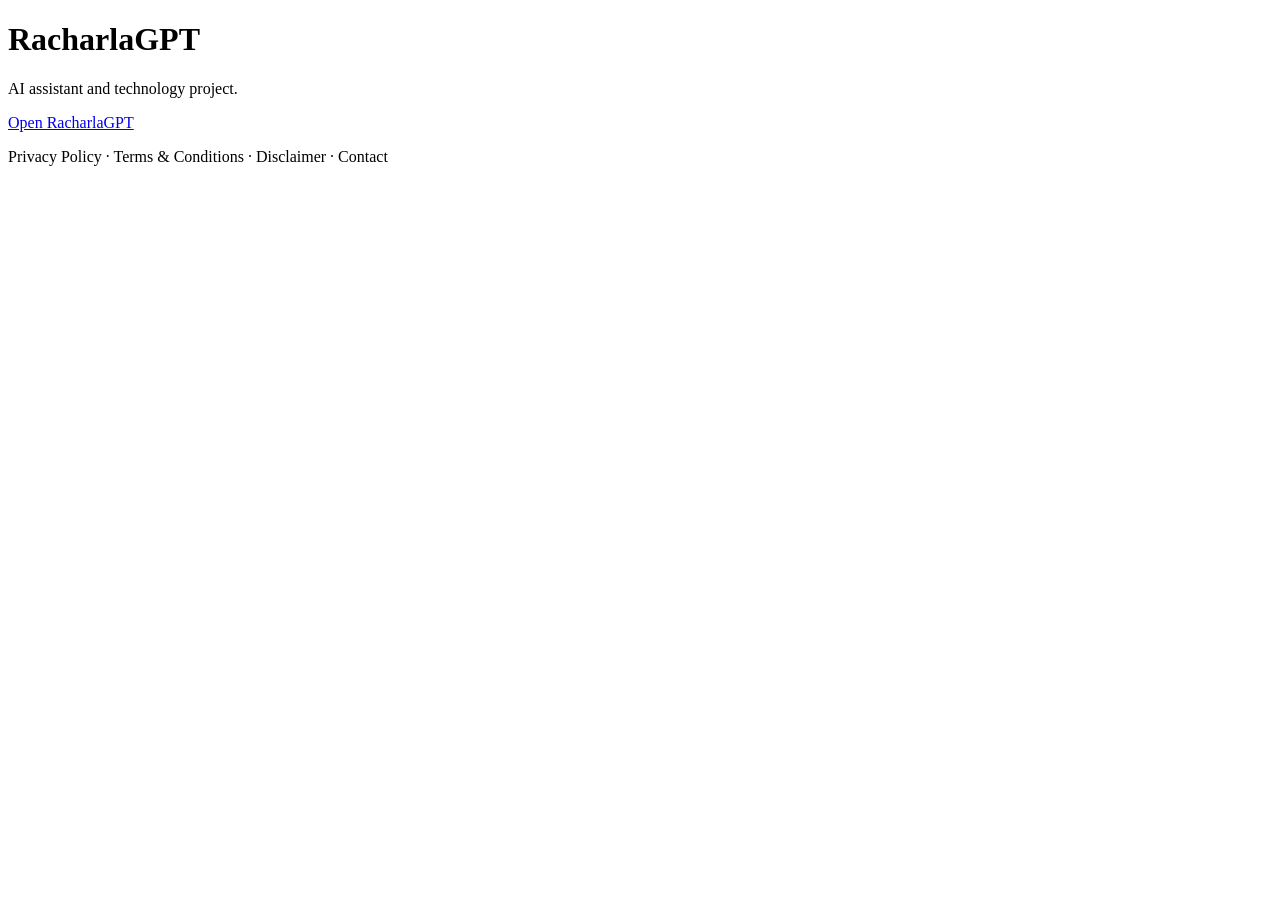
==== index.html @ d854ba84 "Add files via upload" ====
<!doctype html>
<html lang="en">
<head>
  <meta charset="utf-8">
  <meta name="viewport" content="width=device-width, initial-scale=1">
  <!-- REPLACE THIS CONTENT WITH THE EXACT ca-pub ID FROM YOUR ADSENSE ACCOUNT -->
  <meta name="google-adsense-account" content="ca-pub-1188239058737040">
  <script async
    src="https://pagead2.googlesyndication.com/pagead/js/adsbygoogle.js?client=ca-pub-1188239058737040"
    crossorigin="anonymous"></script>
  <title>RacharlaGPT</title>
  <meta name="description" content="RacharlaGPT — AI assistant.">
</head>
<body>
  <main>
    <h1>RacharlaGPT</h1>
    <p>AI assistant and technology project.</p>
    <p><a href="https://racharlagpt.streamlit.app/">Open RacharlaGPT</a></p>
    <p>Privacy Policy · Terms &amp; Conditions · Disclaimer · Contact</p>
  </main>
</body>
</html>
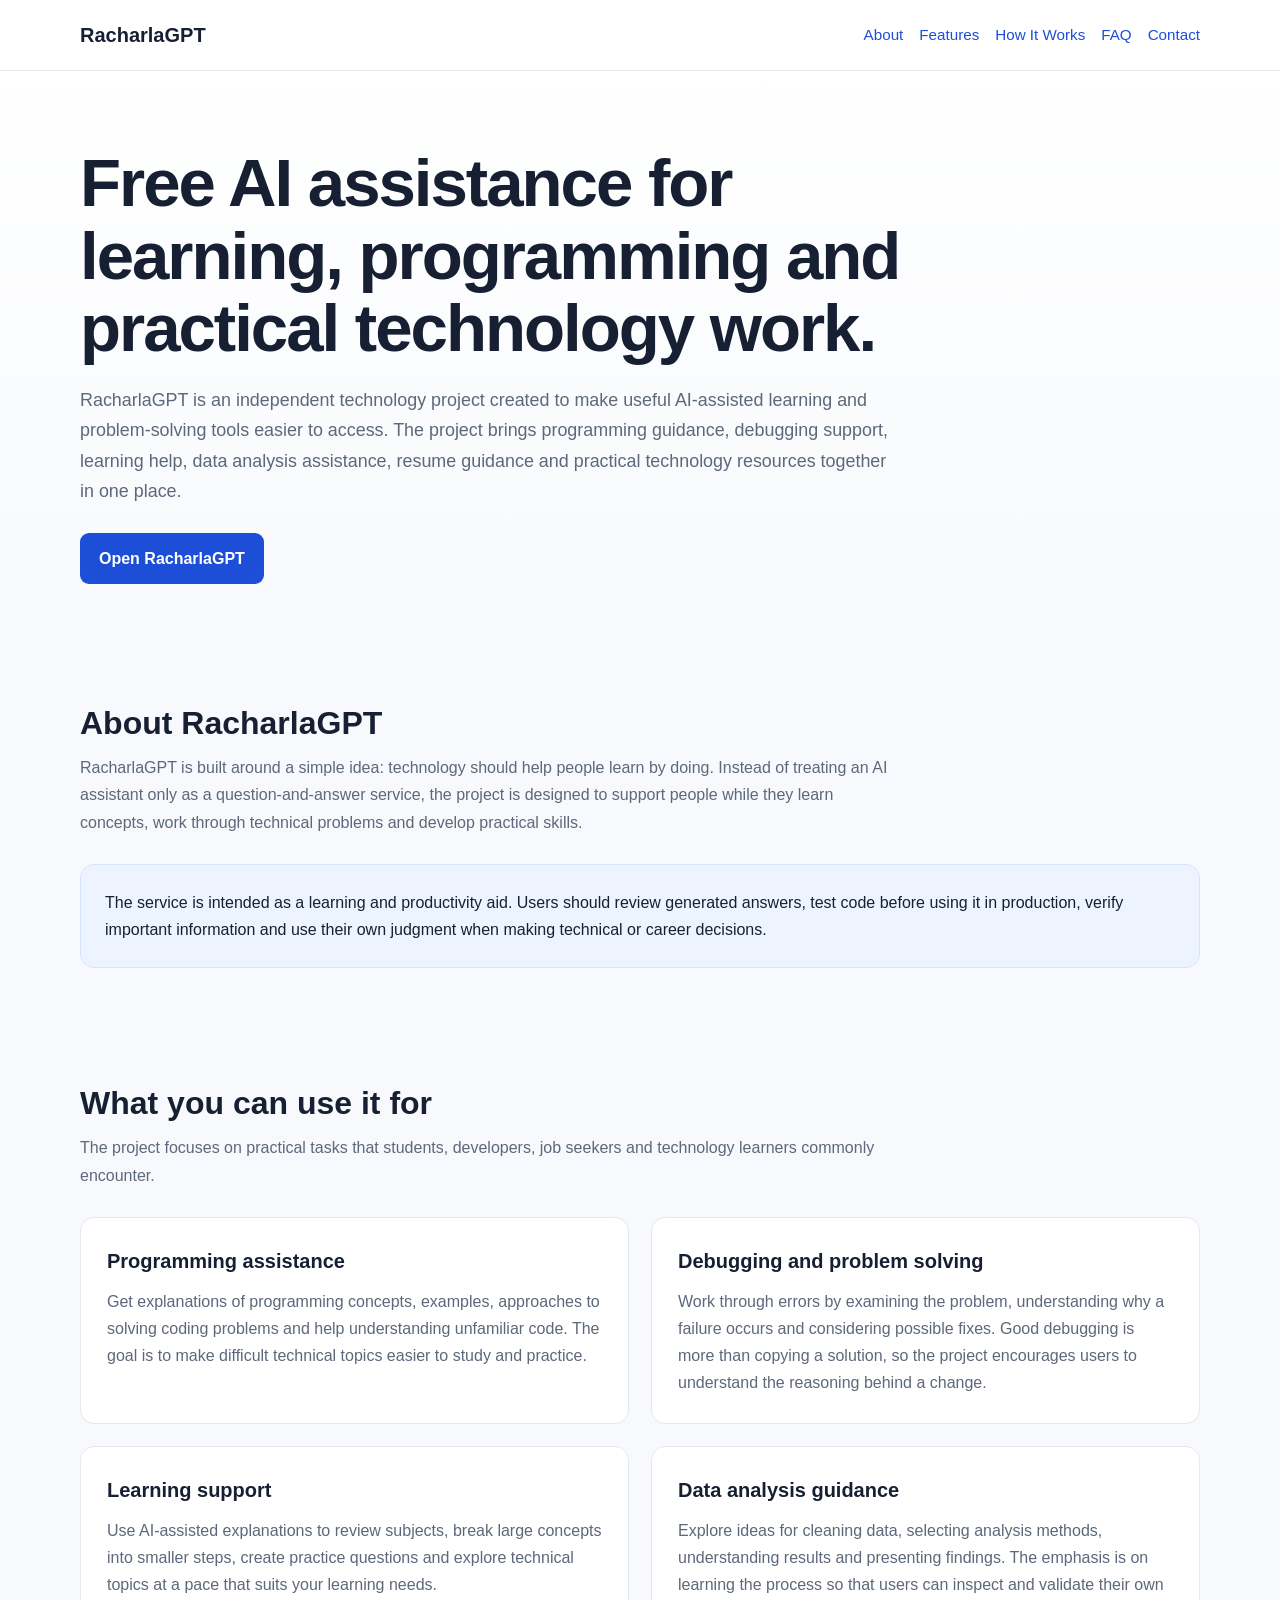
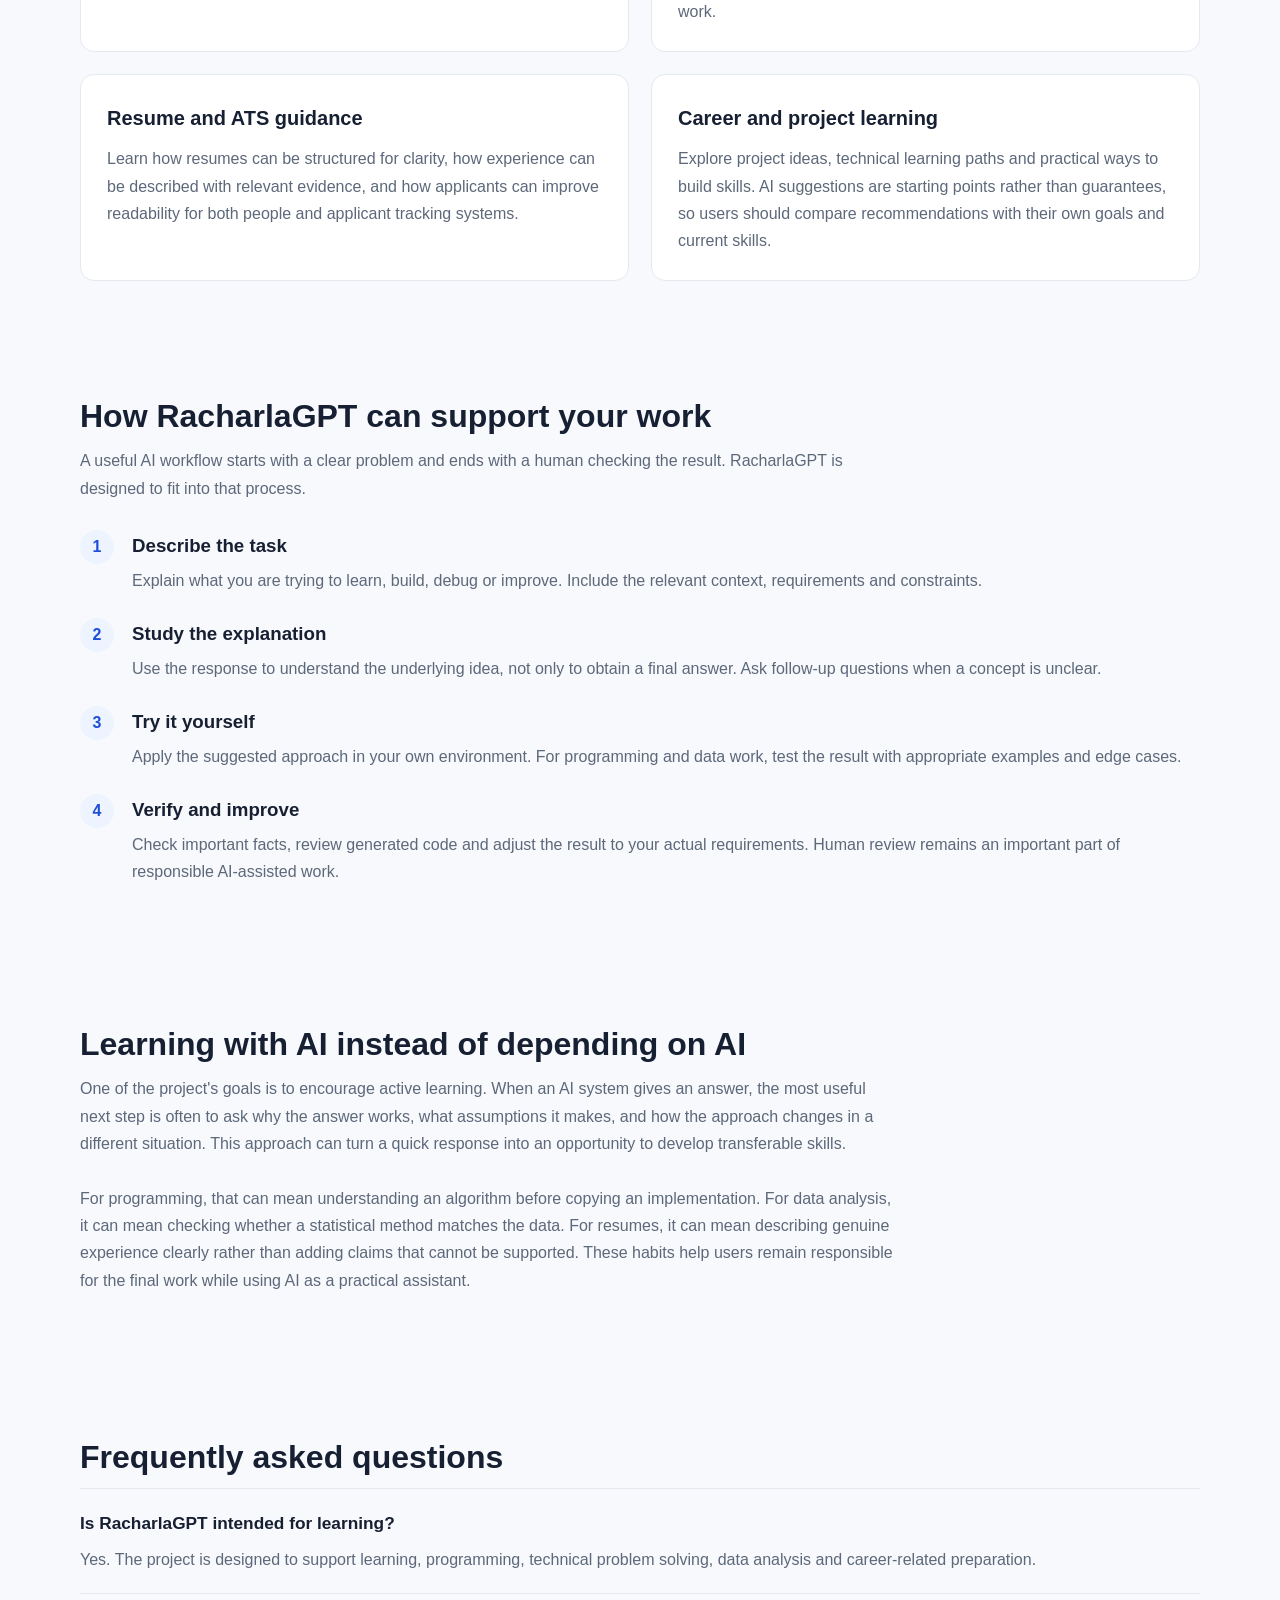
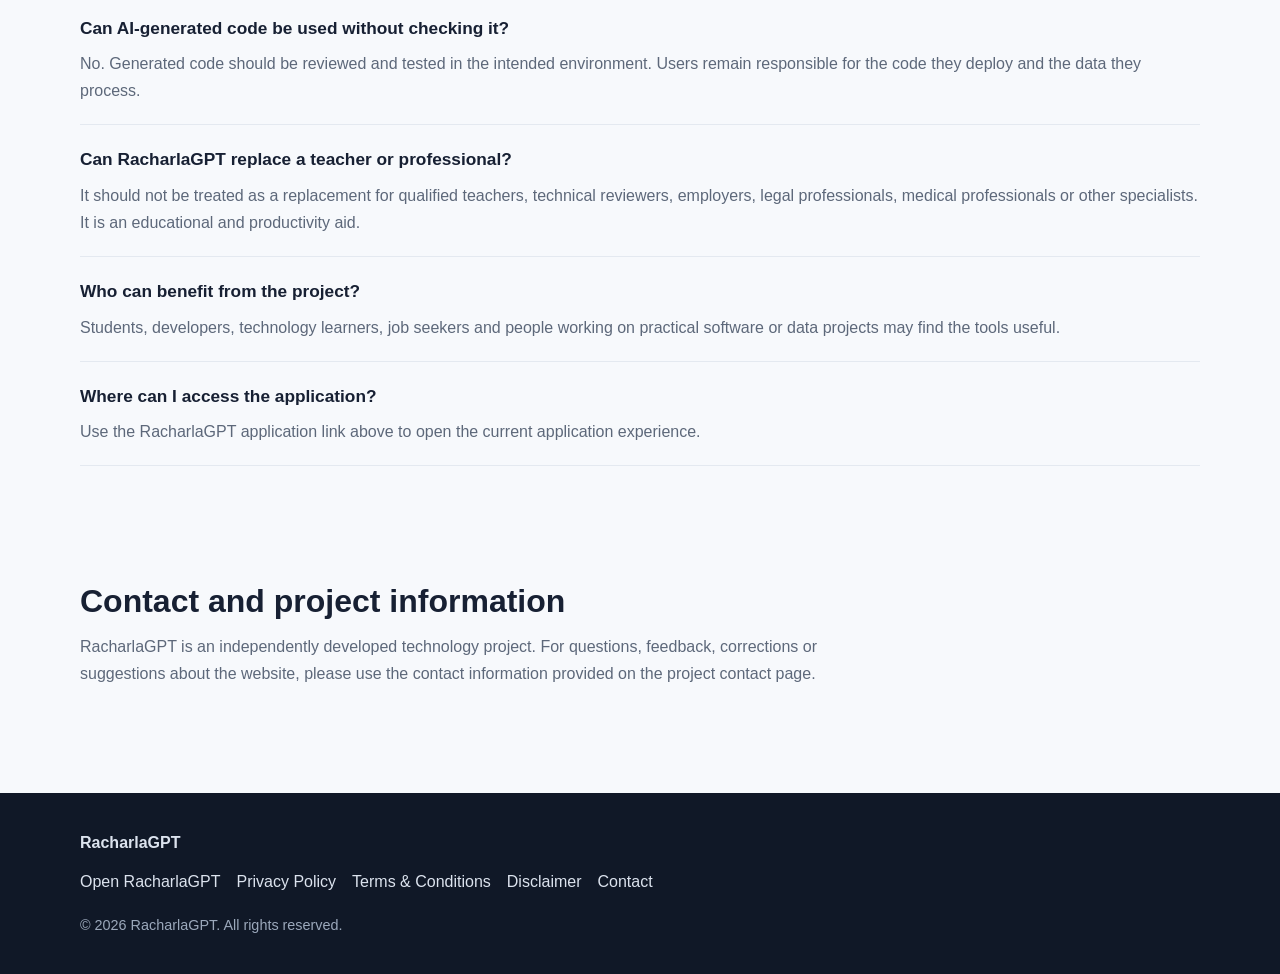
==== commit 3e3834a8: "Rename index (1).html to index.html" ====
--- a/index.html
+++ b/index.html
@@ -1,22 +1,103 @@
-<!doctype html>
+<!DOCTYPE html>
 <html lang="en">
 <head>
-  <meta charset="utf-8">
-  <meta name="viewport" content="width=device-width, initial-scale=1">
-  <!-- REPLACE THIS CONTENT WITH THE EXACT ca-pub ID FROM YOUR ADSENSE ACCOUNT -->
-  <meta name="google-adsense-account" content="ca-pub-1188239058737040">
-  <script async
-    src="https://pagead2.googlesyndication.com/pagead/js/adsbygoogle.js?client=ca-pub-1188239058737040"
-    crossorigin="anonymous"></script>
-  <title>RacharlaGPT</title>
-  <meta name="description" content="RacharlaGPT — AI assistant.">
+<meta charset="UTF-8">
+<meta name="viewport" content="width=device-width, initial-scale=1.0">
+<title>RacharlaGPT — Free AI Learning, Programming & Career Assistance</title>
+<meta name="description" content="RacharlaGPT is an independent technology project offering free AI-assisted programming help, debugging guidance, learning support, data analysis assistance, ATS resume guidance, and practical career learning resources.">
+<meta name="robots" content="index, follow">
+<meta name="google-adsense-account" content="ca-pub-1188239058737040">
+<script async src="https://pagead2.googlesyndication.com/pagead/js/adsbygoogle.js?client=ca-pub-1188239058737040" crossorigin="anonymous"></script>
+<style>
+:root{--bg:#f7f9fc;--surface:#fff;--text:#172033;--muted:#5d687a;--border:#e4e9f0;--primary:#1d4ed8;--primary-dark:#173ea6;--soft:#eef4ff;--max:1120px}
+*{box-sizing:border-box}html{scroll-behavior:smooth}body{margin:0;font-family:Arial,Helvetica,sans-serif;line-height:1.7;color:var(--text);background:var(--bg)}
+a{color:var(--primary);text-decoration:none}a:hover{text-decoration:underline}.container{width:min(100% - 32px,var(--max));margin:0 auto}
+header{background:var(--surface);border-bottom:1px solid var(--border);position:sticky;top:0;z-index:10}.nav{min-height:70px;display:flex;align-items:center;justify-content:space-between;gap:24px}
+.brand{font-size:1.25rem;font-weight:800;color:var(--text);white-space:nowrap}nav{display:flex;flex-wrap:wrap;justify-content:flex-end;gap:16px;font-size:.95rem}
+.hero{padding:76px 0 62px;background:linear-gradient(180deg,#fff 0%,#f7f9fc 100%)}.hero h1{max-width:820px;margin:0 0 20px;font-size:clamp(2.2rem,6vw,4.2rem);line-height:1.08;letter-spacing:-.03em}
+.hero p{max-width:820px;margin:0 0 26px;color:var(--muted);font-size:1.12rem}.button{display:inline-block;padding:12px 19px;border-radius:9px;background:var(--primary);color:#fff;font-weight:700}.button:hover{background:var(--primary-dark);text-decoration:none}
+main section{padding:58px 0}.section-title{margin:0 0 12px;font-size:2rem;line-height:1.2}.section-intro{max-width:820px;margin:0 0 28px;color:var(--muted)}
+.grid{display:grid;grid-template-columns:repeat(2,minmax(0,1fr));gap:22px}.card{background:var(--surface);border:1px solid var(--border);border-radius:14px;padding:26px}.card h3{margin:0 0 10px;font-size:1.25rem}.card p{margin:0;color:var(--muted)}
+.steps{counter-reset:step}.step{position:relative;padding-left:52px;margin:0 0 24px}.step:before{counter-increment:step;content:counter(step);position:absolute;left:0;top:0;width:34px;height:34px;display:grid;place-items:center;border-radius:50%;background:var(--soft);color:var(--primary);font-weight:800}.step h3{margin:0 0 5px}.step p{margin:0;color:var(--muted)}
+.note{background:var(--soft);border:1px solid #d7e4ff;border-radius:14px;padding:24px}.note p{margin:0}.faq{border-top:1px solid var(--border);padding:20px 0}.faq:last-child{border-bottom:1px solid var(--border)}.faq h3{margin:0 0 7px;font-size:1.08rem}.faq p{margin:0;color:var(--muted)}
+footer{margin-top:20px;padding:36px 0;background:#101827;color:#dce3ee}footer a{color:#dce3ee}.footer-links{display:flex;flex-wrap:wrap;gap:16px;margin-top:12px}.copyright{color:#9ba8bb;font-size:.9rem;margin-top:18px}
+@media(max-width:760px){.nav{align-items:flex-start;flex-direction:column;padding:15px 0}nav{justify-content:flex-start}.hero{padding-top:52px}.grid{grid-template-columns:1fr}}
+</style>
 </head>
 <body>
-  <main>
-    <h1>RacharlaGPT</h1>
-    <p>AI assistant and technology project.</p>
-    <p><a href="https://racharlagpt.streamlit.app/">Open RacharlaGPT</a></p>
-    <p>Privacy Policy · Terms &amp; Conditions · Disclaimer · Contact</p>
-  </main>
+<header><div class="container nav">
+<a class="brand" href="/">RacharlaGPT</a>
+<nav aria-label="Primary navigation">
+<a href="#about">About</a><a href="#features">Features</a><a href="#how-it-works">How It Works</a><a href="#faq">FAQ</a><a href="#contact">Contact</a>
+</nav>
+</div></header>
+
+<main>
+<section class="hero"><div class="container">
+<h1>Free AI assistance for learning, programming and practical technology work.</h1>
+<p>RacharlaGPT is an independent technology project created to make useful AI-assisted learning and problem-solving tools easier to access. The project brings programming guidance, debugging support, learning help, data analysis assistance, resume guidance and practical technology resources together in one place.</p>
+<a class="button" href="https://spin.racharlagpt.in/" rel="noopener">Open RacharlaGPT</a>
+</div></section>
+
+<section id="about"><div class="container">
+<h2 class="section-title">About RacharlaGPT</h2>
+<p class="section-intro">RacharlaGPT is built around a simple idea: technology should help people learn by doing. Instead of treating an AI assistant only as a question-and-answer service, the project is designed to support people while they learn concepts, work through technical problems and develop practical skills.</p>
+<div class="note"><p>The service is intended as a learning and productivity aid. Users should review generated answers, test code before using it in production, verify important information and use their own judgment when making technical or career decisions.</p></div>
+</div></section>
+
+<section id="features"><div class="container">
+<h2 class="section-title">What you can use it for</h2>
+<p class="section-intro">The project focuses on practical tasks that students, developers, job seekers and technology learners commonly encounter.</p>
+<div class="grid">
+<article class="card"><h3>Programming assistance</h3><p>Get explanations of programming concepts, examples, approaches to solving coding problems and help understanding unfamiliar code. The goal is to make difficult technical topics easier to study and practice.</p></article>
+<article class="card"><h3>Debugging and problem solving</h3><p>Work through errors by examining the problem, understanding why a failure occurs and considering possible fixes. Good debugging is more than copying a solution, so the project encourages users to understand the reasoning behind a change.</p></article>
+<article class="card"><h3>Learning support</h3><p>Use AI-assisted explanations to review subjects, break large concepts into smaller steps, create practice questions and explore technical topics at a pace that suits your learning needs.</p></article>
+<article class="card"><h3>Data analysis guidance</h3><p>Explore ideas for cleaning data, selecting analysis methods, understanding results and presenting findings. The emphasis is on learning the process so that users can inspect and validate their own work.</p></article>
+<article class="card"><h3>Resume and ATS guidance</h3><p>Learn how resumes can be structured for clarity, how experience can be described with relevant evidence, and how applicants can improve readability for both people and applicant tracking systems.</p></article>
+<article class="card"><h3>Career and project learning</h3><p>Explore project ideas, technical learning paths and practical ways to build skills. AI suggestions are starting points rather than guarantees, so users should compare recommendations with their own goals and current skills.</p></article>
+</div></div></section>
+
+<section id="how-it-works"><div class="container">
+<h2 class="section-title">How RacharlaGPT can support your work</h2>
+<p class="section-intro">A useful AI workflow starts with a clear problem and ends with a human checking the result. RacharlaGPT is designed to fit into that process.</p>
+<div class="steps">
+<div class="step"><h3>Describe the task</h3><p>Explain what you are trying to learn, build, debug or improve. Include the relevant context, requirements and constraints.</p></div>
+<div class="step"><h3>Study the explanation</h3><p>Use the response to understand the underlying idea, not only to obtain a final answer. Ask follow-up questions when a concept is unclear.</p></div>
+<div class="step"><h3>Try it yourself</h3><p>Apply the suggested approach in your own environment. For programming and data work, test the result with appropriate examples and edge cases.</p></div>
+<div class="step"><h3>Verify and improve</h3><p>Check important facts, review generated code and adjust the result to your actual requirements. Human review remains an important part of responsible AI-assisted work.</p></div>
+</div></div></section>
+
+<section><div class="container">
+<h2 class="section-title">Learning with AI instead of depending on AI</h2>
+<p class="section-intro">One of the project's goals is to encourage active learning. When an AI system gives an answer, the most useful next step is often to ask why the answer works, what assumptions it makes, and how the approach changes in a different situation. This approach can turn a quick response into an opportunity to develop transferable skills.</p>
+<p class="section-intro">For programming, that can mean understanding an algorithm before copying an implementation. For data analysis, it can mean checking whether a statistical method matches the data. For resumes, it can mean describing genuine experience clearly rather than adding claims that cannot be supported. These habits help users remain responsible for the final work while using AI as a practical assistant.</p>
+</div></section>
+
+<section id="faq"><div class="container">
+<h2 class="section-title">Frequently asked questions</h2>
+<div class="faq"><h3>Is RacharlaGPT intended for learning?</h3><p>Yes. The project is designed to support learning, programming, technical problem solving, data analysis and career-related preparation.</p></div>
+<div class="faq"><h3>Can AI-generated code be used without checking it?</h3><p>No. Generated code should be reviewed and tested in the intended environment. Users remain responsible for the code they deploy and the data they process.</p></div>
+<div class="faq"><h3>Can RacharlaGPT replace a teacher or professional?</h3><p>It should not be treated as a replacement for qualified teachers, technical reviewers, employers, legal professionals, medical professionals or other specialists. It is an educational and productivity aid.</p></div>
+<div class="faq"><h3>Who can benefit from the project?</h3><p>Students, developers, technology learners, job seekers and people working on practical software or data projects may find the tools useful.</p></div>
+<div class="faq"><h3>Where can I access the application?</h3><p>Use the RacharlaGPT application link above to open the current application experience.</p></div>
+</div></section>
+
+<section id="contact"><div class="container">
+<h2 class="section-title">Contact and project information</h2>
+<p class="section-intro">RacharlaGPT is an independently developed technology project. For questions, feedback, corrections or suggestions about the website, please use the contact information provided on the project contact page.</p>
+</div></section>
+</main>
+
+<footer><div class="container">
+<strong>RacharlaGPT</strong>
+<div class="footer-links">
+<a href="https://spin.racharlagpt.in/" rel="noopener">Open RacharlaGPT</a>
+<a href="/privacy.html">Privacy Policy</a>
+<a href="/terms.html">Terms &amp; Conditions</a>
+<a href="/disclaimer.html">Disclaimer</a>
+<a href="/contact.html">Contact</a>
+</div>
+<div class="copyright">© 2026 RacharlaGPT. All rights reserved.</div>
+</div></footer>
 </body>
 </html>
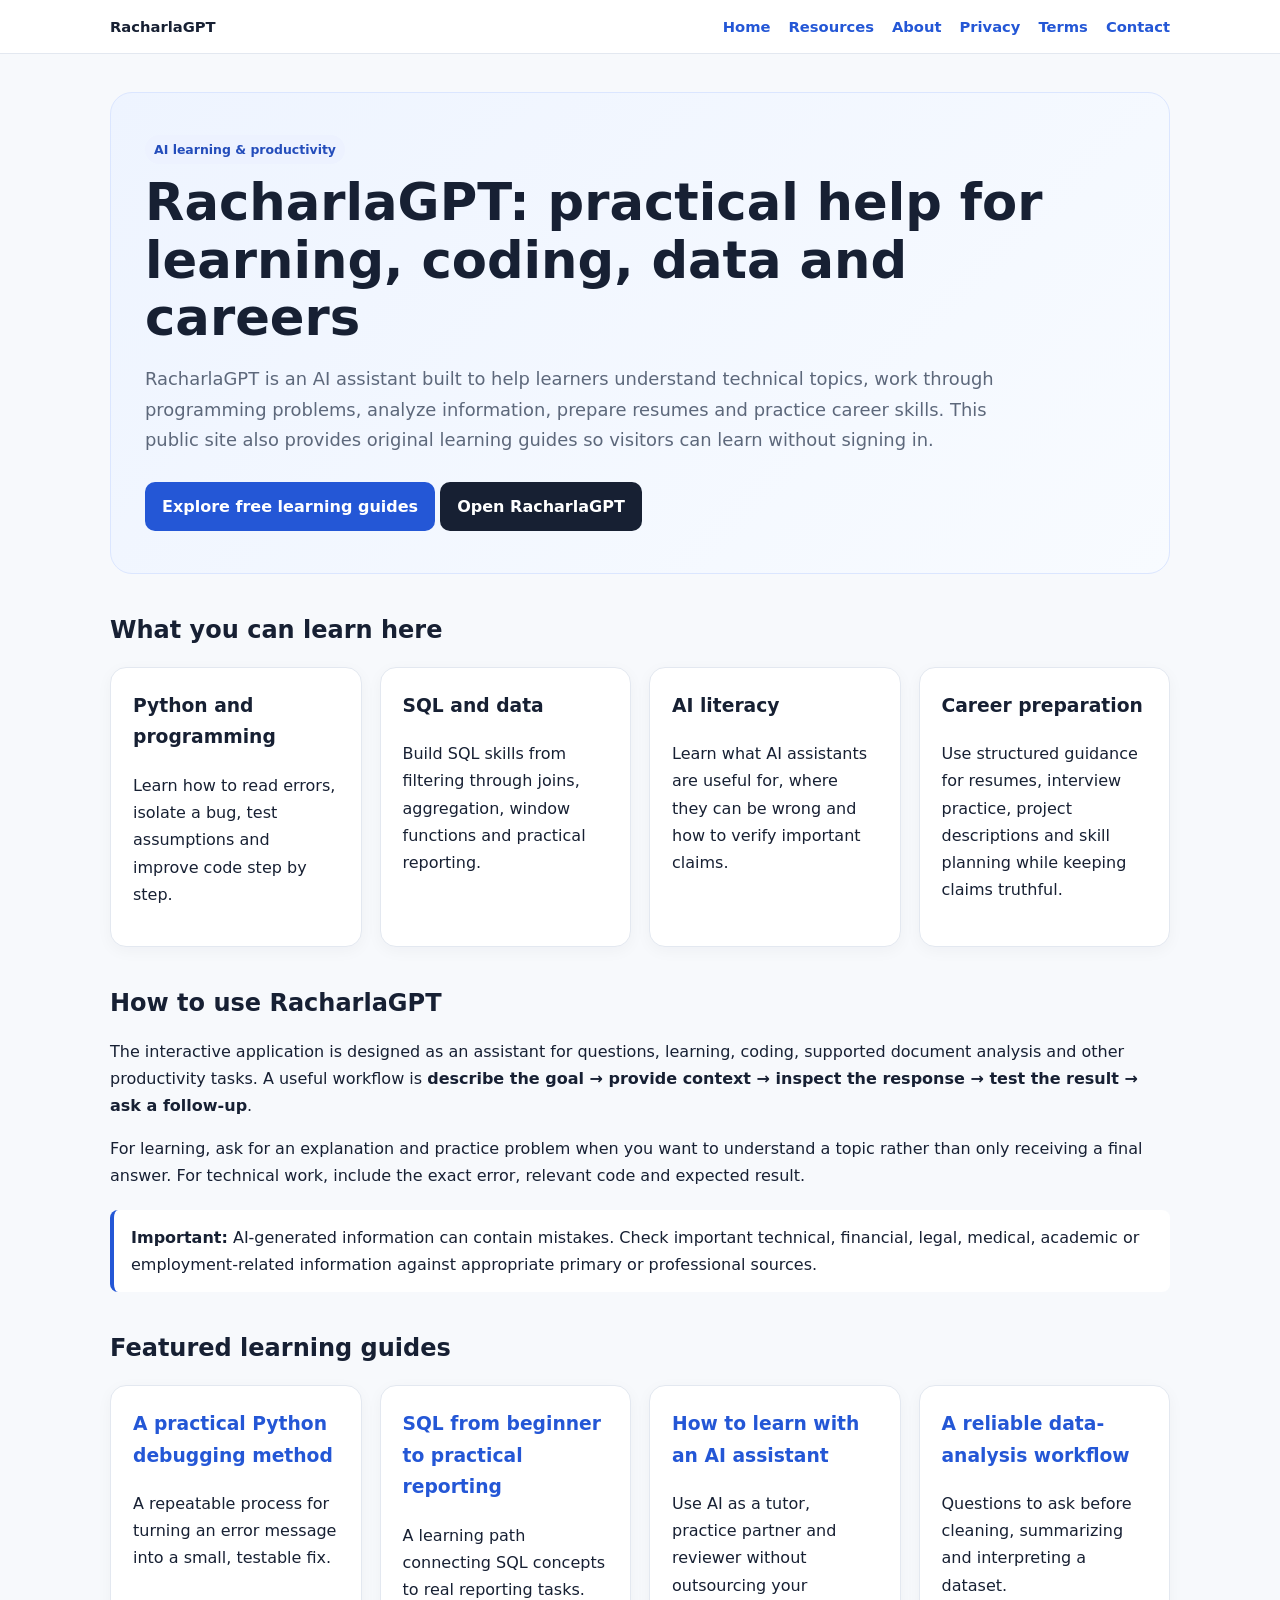
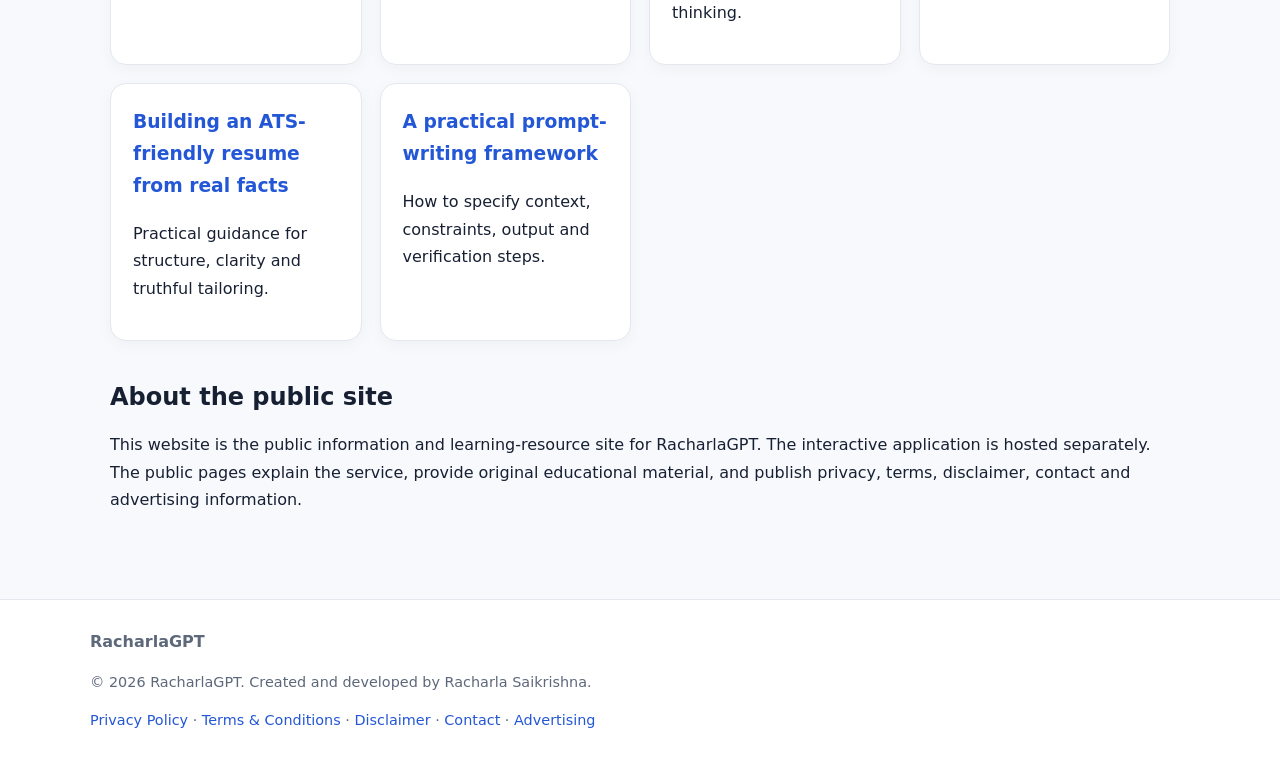
==== commit 1d8fb413: "Add files via upload" ====
--- a/index.html
+++ b/index.html
@@ -1,103 +1 @@
-<!DOCTYPE html>
-<html lang="en">
-<head>
-<meta charset="UTF-8">
-<meta name="viewport" content="width=device-width, initial-scale=1.0">
-<title>RacharlaGPT — Free AI Learning, Programming & Career Assistance</title>
-<meta name="description" content="RacharlaGPT is an independent technology project offering free AI-assisted programming help, debugging guidance, learning support, data analysis assistance, ATS resume guidance, and practical career learning resources.">
-<meta name="robots" content="index, follow">
-<meta name="google-adsense-account" content="ca-pub-1188239058737040">
-<script async src="https://pagead2.googlesyndication.com/pagead/js/adsbygoogle.js?client=ca-pub-1188239058737040" crossorigin="anonymous"></script>
-<style>
-:root{--bg:#f7f9fc;--surface:#fff;--text:#172033;--muted:#5d687a;--border:#e4e9f0;--primary:#1d4ed8;--primary-dark:#173ea6;--soft:#eef4ff;--max:1120px}
-*{box-sizing:border-box}html{scroll-behavior:smooth}body{margin:0;font-family:Arial,Helvetica,sans-serif;line-height:1.7;color:var(--text);background:var(--bg)}
-a{color:var(--primary);text-decoration:none}a:hover{text-decoration:underline}.container{width:min(100% - 32px,var(--max));margin:0 auto}
-header{background:var(--surface);border-bottom:1px solid var(--border);position:sticky;top:0;z-index:10}.nav{min-height:70px;display:flex;align-items:center;justify-content:space-between;gap:24px}
-.brand{font-size:1.25rem;font-weight:800;color:var(--text);white-space:nowrap}nav{display:flex;flex-wrap:wrap;justify-content:flex-end;gap:16px;font-size:.95rem}
-.hero{padding:76px 0 62px;background:linear-gradient(180deg,#fff 0%,#f7f9fc 100%)}.hero h1{max-width:820px;margin:0 0 20px;font-size:clamp(2.2rem,6vw,4.2rem);line-height:1.08;letter-spacing:-.03em}
-.hero p{max-width:820px;margin:0 0 26px;color:var(--muted);font-size:1.12rem}.button{display:inline-block;padding:12px 19px;border-radius:9px;background:var(--primary);color:#fff;font-weight:700}.button:hover{background:var(--primary-dark);text-decoration:none}
-main section{padding:58px 0}.section-title{margin:0 0 12px;font-size:2rem;line-height:1.2}.section-intro{max-width:820px;margin:0 0 28px;color:var(--muted)}
-.grid{display:grid;grid-template-columns:repeat(2,minmax(0,1fr));gap:22px}.card{background:var(--surface);border:1px solid var(--border);border-radius:14px;padding:26px}.card h3{margin:0 0 10px;font-size:1.25rem}.card p{margin:0;color:var(--muted)}
-.steps{counter-reset:step}.step{position:relative;padding-left:52px;margin:0 0 24px}.step:before{counter-increment:step;content:counter(step);position:absolute;left:0;top:0;width:34px;height:34px;display:grid;place-items:center;border-radius:50%;background:var(--soft);color:var(--primary);font-weight:800}.step h3{margin:0 0 5px}.step p{margin:0;color:var(--muted)}
-.note{background:var(--soft);border:1px solid #d7e4ff;border-radius:14px;padding:24px}.note p{margin:0}.faq{border-top:1px solid var(--border);padding:20px 0}.faq:last-child{border-bottom:1px solid var(--border)}.faq h3{margin:0 0 7px;font-size:1.08rem}.faq p{margin:0;color:var(--muted)}
-footer{margin-top:20px;padding:36px 0;background:#101827;color:#dce3ee}footer a{color:#dce3ee}.footer-links{display:flex;flex-wrap:wrap;gap:16px;margin-top:12px}.copyright{color:#9ba8bb;font-size:.9rem;margin-top:18px}
-@media(max-width:760px){.nav{align-items:flex-start;flex-direction:column;padding:15px 0}nav{justify-content:flex-start}.hero{padding-top:52px}.grid{grid-template-columns:1fr}}
-</style>
-</head>
-<body>
-<header><div class="container nav">
-<a class="brand" href="/">RacharlaGPT</a>
-<nav aria-label="Primary navigation">
-<a href="#about">About</a><a href="#features">Features</a><a href="#how-it-works">How It Works</a><a href="#faq">FAQ</a><a href="#contact">Contact</a>
-</nav>
-</div></header>
-
-<main>
-<section class="hero"><div class="container">
-<h1>Free AI assistance for learning, programming and practical technology work.</h1>
-<p>RacharlaGPT is an independent technology project created to make useful AI-assisted learning and problem-solving tools easier to access. The project brings programming guidance, debugging support, learning help, data analysis assistance, resume guidance and practical technology resources together in one place.</p>
-<a class="button" href="https://spin.racharlagpt.in/" rel="noopener">Open RacharlaGPT</a>
-</div></section>
-
-<section id="about"><div class="container">
-<h2 class="section-title">About RacharlaGPT</h2>
-<p class="section-intro">RacharlaGPT is built around a simple idea: technology should help people learn by doing. Instead of treating an AI assistant only as a question-and-answer service, the project is designed to support people while they learn concepts, work through technical problems and develop practical skills.</p>
-<div class="note"><p>The service is intended as a learning and productivity aid. Users should review generated answers, test code before using it in production, verify important information and use their own judgment when making technical or career decisions.</p></div>
-</div></section>
-
-<section id="features"><div class="container">
-<h2 class="section-title">What you can use it for</h2>
-<p class="section-intro">The project focuses on practical tasks that students, developers, job seekers and technology learners commonly encounter.</p>
-<div class="grid">
-<article class="card"><h3>Programming assistance</h3><p>Get explanations of programming concepts, examples, approaches to solving coding problems and help understanding unfamiliar code. The goal is to make difficult technical topics easier to study and practice.</p></article>
-<article class="card"><h3>Debugging and problem solving</h3><p>Work through errors by examining the problem, understanding why a failure occurs and considering possible fixes. Good debugging is more than copying a solution, so the project encourages users to understand the reasoning behind a change.</p></article>
-<article class="card"><h3>Learning support</h3><p>Use AI-assisted explanations to review subjects, break large concepts into smaller steps, create practice questions and explore technical topics at a pace that suits your learning needs.</p></article>
-<article class="card"><h3>Data analysis guidance</h3><p>Explore ideas for cleaning data, selecting analysis methods, understanding results and presenting findings. The emphasis is on learning the process so that users can inspect and validate their own work.</p></article>
-<article class="card"><h3>Resume and ATS guidance</h3><p>Learn how resumes can be structured for clarity, how experience can be described with relevant evidence, and how applicants can improve readability for both people and applicant tracking systems.</p></article>
-<article class="card"><h3>Career and project learning</h3><p>Explore project ideas, technical learning paths and practical ways to build skills. AI suggestions are starting points rather than guarantees, so users should compare recommendations with their own goals and current skills.</p></article>
-</div></div></section>
-
-<section id="how-it-works"><div class="container">
-<h2 class="section-title">How RacharlaGPT can support your work</h2>
-<p class="section-intro">A useful AI workflow starts with a clear problem and ends with a human checking the result. RacharlaGPT is designed to fit into that process.</p>
-<div class="steps">
-<div class="step"><h3>Describe the task</h3><p>Explain what you are trying to learn, build, debug or improve. Include the relevant context, requirements and constraints.</p></div>
-<div class="step"><h3>Study the explanation</h3><p>Use the response to understand the underlying idea, not only to obtain a final answer. Ask follow-up questions when a concept is unclear.</p></div>
-<div class="step"><h3>Try it yourself</h3><p>Apply the suggested approach in your own environment. For programming and data work, test the result with appropriate examples and edge cases.</p></div>
-<div class="step"><h3>Verify and improve</h3><p>Check important facts, review generated code and adjust the result to your actual requirements. Human review remains an important part of responsible AI-assisted work.</p></div>
-</div></div></section>
-
-<section><div class="container">
-<h2 class="section-title">Learning with AI instead of depending on AI</h2>
-<p class="section-intro">One of the project's goals is to encourage active learning. When an AI system gives an answer, the most useful next step is often to ask why the answer works, what assumptions it makes, and how the approach changes in a different situation. This approach can turn a quick response into an opportunity to develop transferable skills.</p>
-<p class="section-intro">For programming, that can mean understanding an algorithm before copying an implementation. For data analysis, it can mean checking whether a statistical method matches the data. For resumes, it can mean describing genuine experience clearly rather than adding claims that cannot be supported. These habits help users remain responsible for the final work while using AI as a practical assistant.</p>
-</div></section>
-
-<section id="faq"><div class="container">
-<h2 class="section-title">Frequently asked questions</h2>
-<div class="faq"><h3>Is RacharlaGPT intended for learning?</h3><p>Yes. The project is designed to support learning, programming, technical problem solving, data analysis and career-related preparation.</p></div>
-<div class="faq"><h3>Can AI-generated code be used without checking it?</h3><p>No. Generated code should be reviewed and tested in the intended environment. Users remain responsible for the code they deploy and the data they process.</p></div>
-<div class="faq"><h3>Can RacharlaGPT replace a teacher or professional?</h3><p>It should not be treated as a replacement for qualified teachers, technical reviewers, employers, legal professionals, medical professionals or other specialists. It is an educational and productivity aid.</p></div>
-<div class="faq"><h3>Who can benefit from the project?</h3><p>Students, developers, technology learners, job seekers and people working on practical software or data projects may find the tools useful.</p></div>
-<div class="faq"><h3>Where can I access the application?</h3><p>Use the RacharlaGPT application link above to open the current application experience.</p></div>
-</div></section>
-
-<section id="contact"><div class="container">
-<h2 class="section-title">Contact and project information</h2>
-<p class="section-intro">RacharlaGPT is an independently developed technology project. For questions, feedback, corrections or suggestions about the website, please use the contact information provided on the project contact page.</p>
-</div></section>
-</main>
-
-<footer><div class="container">
-<strong>RacharlaGPT</strong>
-<div class="footer-links">
-<a href="https://spin.racharlagpt.in/" rel="noopener">Open RacharlaGPT</a>
-<a href="/privacy.html">Privacy Policy</a>
-<a href="/terms.html">Terms &amp; Conditions</a>
-<a href="/disclaimer.html">Disclaimer</a>
-<a href="/contact.html">Contact</a>
-</div>
-<div class="copyright">© 2026 RacharlaGPT. All rights reserved.</div>
-</div></footer>
-</body>
-</html>
+<!doctype html><html lang="en"><head><meta charset="utf-8"><meta name="viewport" content="width=device-width,initial-scale=1"><title>RacharlaGPT — AI Learning, Coding & Career Resources</title><meta name="description" content="RacharlaGPT provides practical AI assistance plus original learning resources for programming, SQL, data analysis, AI literacy and career preparation."><meta name="robots" content="index, follow"><meta name="google-adsense-account" content="ca-pub-1188239058737040"><link rel="canonical" href="https://racharlagpt.in/"><link rel="stylesheet" href="style.css"><script async src="https://pagead2.googlesyndication.com/pagead/js/adsbygoogle.js?client=ca-pub-1188239058737040" crossorigin="anonymous"></script></head><body><header><nav class="nav"><a class="brand" href="index.html">RacharlaGPT</a><a href="index.html">Home</a><a href="resources.html">Resources</a><a href="about.html">About</a><a href="privacy.html">Privacy</a><a href="terms.html">Terms</a><a href="contact.html">Contact</a></nav></header><main><section class="hero"><span class="tag">AI learning & productivity</span><h1>RacharlaGPT: practical help for learning, coding, data and careers</h1><p class="lead">RacharlaGPT is an AI assistant built to help learners understand technical topics, work through programming problems, analyze information, prepare resumes and practice career skills. This public site also provides original learning guides so visitors can learn without signing in.</p><a class="cta" href="resources.html">Explore free learning guides</a> <a class="cta" style="background:#172033" href="https://racharlagpt-v2.streamlit.app/">Open RacharlaGPT</a></section><h2>What you can learn here</h2><div class="grid"><div class="card"><h3>Python and programming</h3><p>Learn how to read errors, isolate a bug, test assumptions and improve code step by step.</p></div><div class="card"><h3>SQL and data</h3><p>Build SQL skills from filtering through joins, aggregation, window functions and practical reporting.</p></div><div class="card"><h3>AI literacy</h3><p>Learn what AI assistants are useful for, where they can be wrong and how to verify important claims.</p></div><div class="card"><h3>Career preparation</h3><p>Use structured guidance for resumes, interview practice, project descriptions and skill planning while keeping claims truthful.</p></div></div><h2>How to use RacharlaGPT</h2><p>The interactive application is designed as an assistant for questions, learning, coding, supported document analysis and other productivity tasks. A useful workflow is <strong>describe the goal → provide context → inspect the response → test the result → ask a follow-up</strong>.</p><p>For learning, ask for an explanation and practice problem when you want to understand a topic rather than only receiving a final answer. For technical work, include the exact error, relevant code and expected result.</p><div class="note"><strong>Important:</strong> AI-generated information can contain mistakes. Check important technical, financial, legal, medical, academic or employment-related information against appropriate primary or professional sources.</div><h2>Featured learning guides</h2><div class="grid"><div class="card"><h3><a href="python-debugging.html">A practical Python debugging method</a></h3><p>A repeatable process for turning an error message into a small, testable fix.</p></div><div class="card"><h3><a href="sql-roadmap.html">SQL from beginner to practical reporting</a></h3><p>A learning path connecting SQL concepts to real reporting tasks.</p></div><div class="card"><h3><a href="ai-learning.html">How to learn with an AI assistant</a></h3><p>Use AI as a tutor, practice partner and reviewer without outsourcing your thinking.</p></div><div class="card"><h3><a href="data-analysis.html">A reliable data-analysis workflow</a></h3><p>Questions to ask before cleaning, summarizing and interpreting a dataset.</p></div><div class="card"><h3><a href="ats-resume.html">Building an ATS-friendly resume from real facts</a></h3><p>Practical guidance for structure, clarity and truthful tailoring.</p></div><div class="card"><h3><a href="prompting.html">A practical prompt-writing framework</a></h3><p>How to specify context, constraints, output and verification steps.</p></div></div><h2>About the public site</h2><p>This website is the public information and learning-resource site for RacharlaGPT. The interactive application is hosted separately. The public pages explain the service, provide original educational material, and publish privacy, terms, disclaimer, contact and advertising information.</p></main><footer><div class="footer-inner"><strong>RacharlaGPT</strong><p class="small">© 2026 RacharlaGPT. Created and developed by Racharla Saikrishna.</p><p class="small"><a href="privacy.html">Privacy Policy</a> · <a href="terms.html">Terms & Conditions</a> · <a href="disclaimer.html">Disclaimer</a> · <a href="contact.html">Contact</a> · <a href="advertising.html">Advertising</a></p></div></footer></body></html>
--- a/style.css
+++ b/style.css
@@ -0,0 +1 @@
+:root{--bg:#f7f9fc;--card:#fff;--text:#172033;--muted:#5d687b;--brand:#2457d6;--border:#e3e8f0}*{box-sizing:border-box}body{margin:0;font-family:Inter,system-ui,-apple-system,BlinkMacSystemFont,"Segoe UI",sans-serif;background:var(--bg);color:var(--text);line-height:1.7}a{color:var(--brand);text-decoration:none}a:hover{text-decoration:underline}header{background:#fff;border-bottom:1px solid var(--border);position:sticky;top:0;z-index:5}.nav{max-width:1100px;margin:auto;padding:14px 20px;display:flex;align-items:center;gap:18px;flex-wrap:wrap}.brand{font-weight:800;font-size:1.2rem;color:var(--text);margin-right:auto}.nav a{font-weight:650;font-size:.92rem}main{max-width:1100px;margin:auto;padding:38px 20px 70px}.hero{background:linear-gradient(135deg,#eef4ff,#f8fbff);border:1px solid #dbe6ff;border-radius:22px;padding:42px 34px;margin-bottom:28px}h1{font-size:clamp(2rem,5vw,3.2rem);line-height:1.12;margin:.2em 0 .35em}h2{margin-top:1.7em;line-height:1.25}.lead{font-size:1.12rem;color:var(--muted);max-width:850px}.grid{display:grid;grid-template-columns:repeat(auto-fit,minmax(250px,1fr));gap:18px;margin:22px 0}.card{background:var(--card);border:1px solid var(--border);border-radius:16px;padding:22px;box-shadow:0 4px 16px rgba(20,35,60,.04)}.card h3{margin-top:0}.tag{display:inline-block;font-size:.78rem;font-weight:750;background:#edf2ff;color:#244dbb;padding:4px 9px;border-radius:999px}.cta{display:inline-block;background:var(--brand);color:#fff;padding:11px 17px;border-radius:10px;font-weight:750;margin-top:8px}.cta:hover{color:#fff;text-decoration:none}.note{background:#fff;border-left:4px solid var(--brand);padding:14px 17px;margin:20px 0;border-radius:8px}li{margin:.4em 0}footer{background:#fff;border-top:1px solid var(--border);padding:28px 20px;color:var(--muted)}.footer-inner{max-width:1100px;margin:auto}.small{font-size:.9rem;color:var(--muted)}.breadcrumb{font-size:.9rem;color:var(--muted);margin-bottom:18px}code{background:#eef1f6;padding:2px 5px;border-radius:4px}@media(max-width:650px){.hero{padding:28px 20px}.nav{gap:10px}.nav a{font-size:.86rem}}
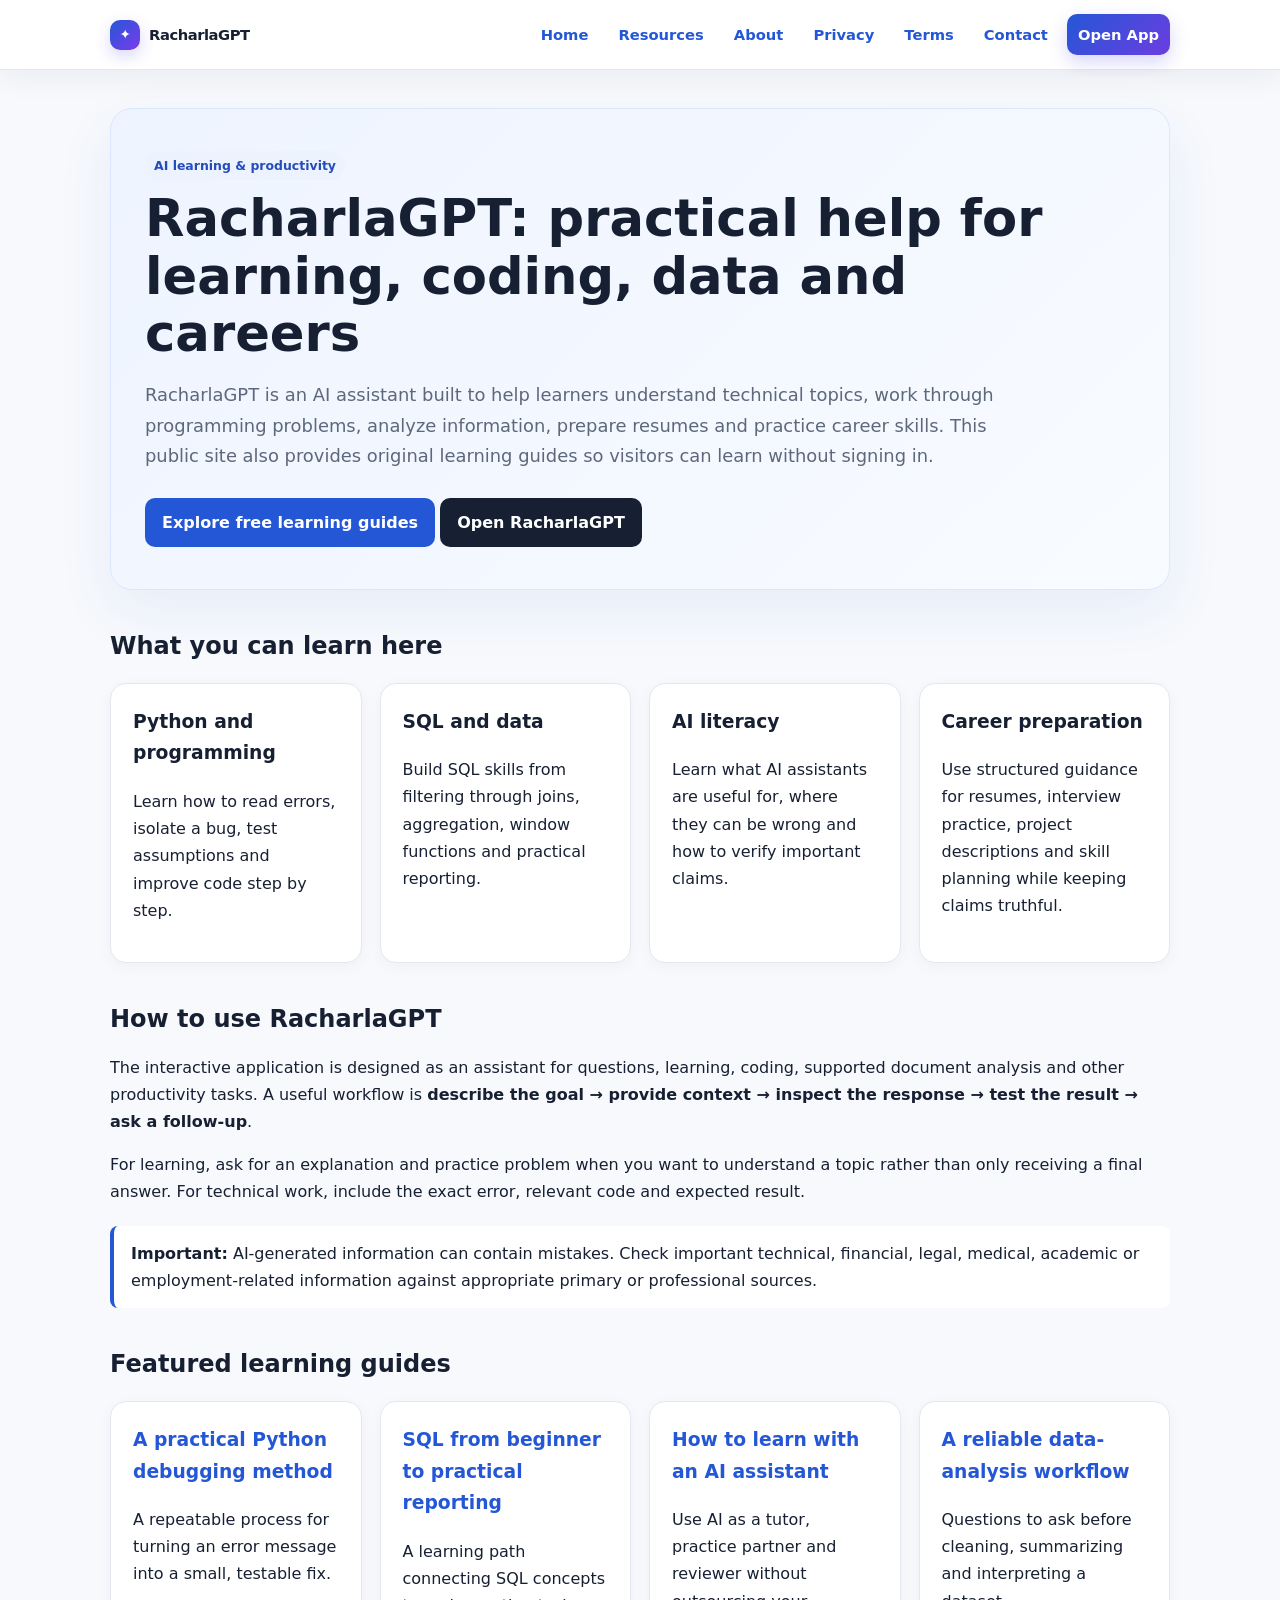
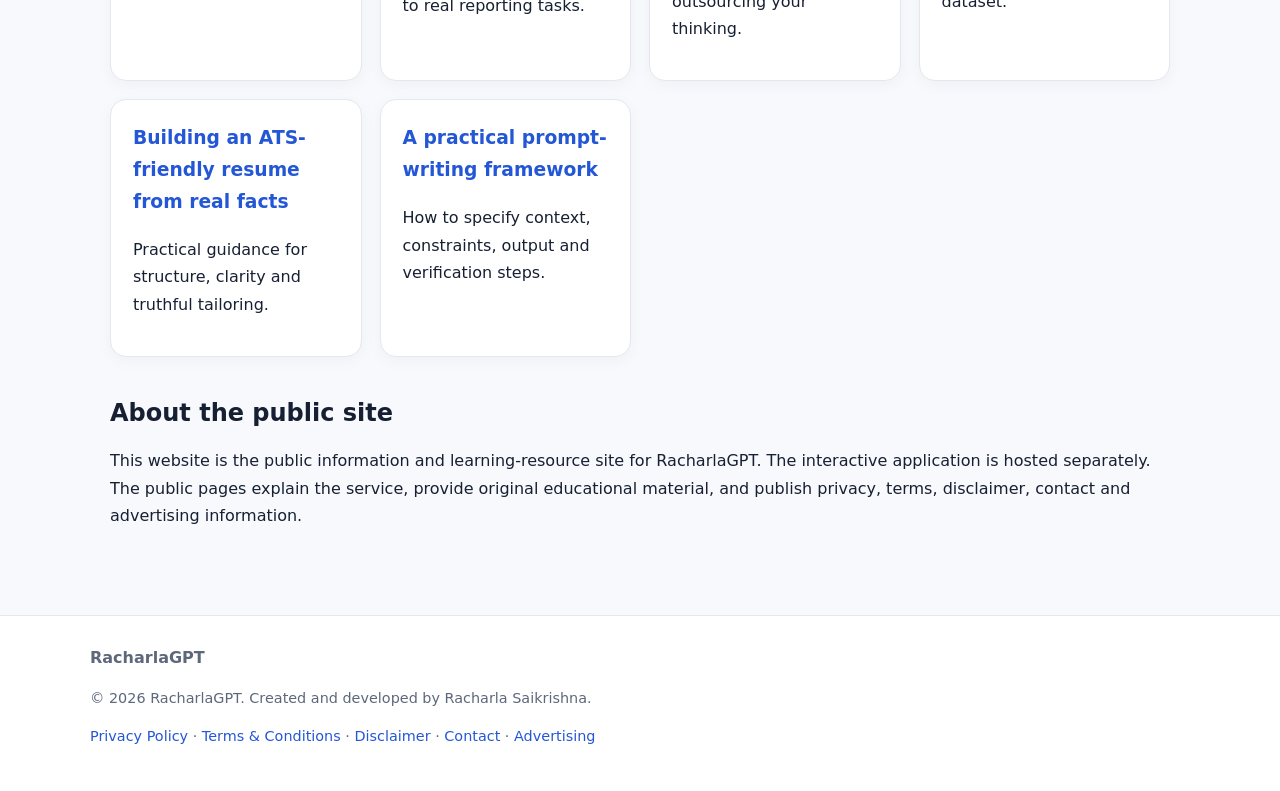
==== commit 884e4ad6: "Add files via upload" ====
--- a/index.html
+++ b/index.html
@@ -1 +1 @@
-<!doctype html><html lang="en"><head><meta charset="utf-8"><meta name="viewport" content="width=device-width,initial-scale=1"><title>RacharlaGPT — AI Learning, Coding & Career Resources</title><meta name="description" content="RacharlaGPT provides practical AI assistance plus original learning resources for programming, SQL, data analysis, AI literacy and career preparation."><meta name="robots" content="index, follow"><meta name="google-adsense-account" content="ca-pub-1188239058737040"><link rel="canonical" href="https://racharlagpt.in/"><link rel="stylesheet" href="style.css"><script async src="https://pagead2.googlesyndication.com/pagead/js/adsbygoogle.js?client=ca-pub-1188239058737040" crossorigin="anonymous"></script></head><body><header><nav class="nav"><a class="brand" href="index.html">RacharlaGPT</a><a href="index.html">Home</a><a href="resources.html">Resources</a><a href="about.html">About</a><a href="privacy.html">Privacy</a><a href="terms.html">Terms</a><a href="contact.html">Contact</a></nav></header><main><section class="hero"><span class="tag">AI learning & productivity</span><h1>RacharlaGPT: practical help for learning, coding, data and careers</h1><p class="lead">RacharlaGPT is an AI assistant built to help learners understand technical topics, work through programming problems, analyze information, prepare resumes and practice career skills. This public site also provides original learning guides so visitors can learn without signing in.</p><a class="cta" href="resources.html">Explore free learning guides</a> <a class="cta" style="background:#172033" href="https://racharlagpt-v2.streamlit.app/">Open RacharlaGPT</a></section><h2>What you can learn here</h2><div class="grid"><div class="card"><h3>Python and programming</h3><p>Learn how to read errors, isolate a bug, test assumptions and improve code step by step.</p></div><div class="card"><h3>SQL and data</h3><p>Build SQL skills from filtering through joins, aggregation, window functions and practical reporting.</p></div><div class="card"><h3>AI literacy</h3><p>Learn what AI assistants are useful for, where they can be wrong and how to verify important claims.</p></div><div class="card"><h3>Career preparation</h3><p>Use structured guidance for resumes, interview practice, project descriptions and skill planning while keeping claims truthful.</p></div></div><h2>How to use RacharlaGPT</h2><p>The interactive application is designed as an assistant for questions, learning, coding, supported document analysis and other productivity tasks. A useful workflow is <strong>describe the goal → provide context → inspect the response → test the result → ask a follow-up</strong>.</p><p>For learning, ask for an explanation and practice problem when you want to understand a topic rather than only receiving a final answer. For technical work, include the exact error, relevant code and expected result.</p><div class="note"><strong>Important:</strong> AI-generated information can contain mistakes. Check important technical, financial, legal, medical, academic or employment-related information against appropriate primary or professional sources.</div><h2>Featured learning guides</h2><div class="grid"><div class="card"><h3><a href="python-debugging.html">A practical Python debugging method</a></h3><p>A repeatable process for turning an error message into a small, testable fix.</p></div><div class="card"><h3><a href="sql-roadmap.html">SQL from beginner to practical reporting</a></h3><p>A learning path connecting SQL concepts to real reporting tasks.</p></div><div class="card"><h3><a href="ai-learning.html">How to learn with an AI assistant</a></h3><p>Use AI as a tutor, practice partner and reviewer without outsourcing your thinking.</p></div><div class="card"><h3><a href="data-analysis.html">A reliable data-analysis workflow</a></h3><p>Questions to ask before cleaning, summarizing and interpreting a dataset.</p></div><div class="card"><h3><a href="ats-resume.html">Building an ATS-friendly resume from real facts</a></h3><p>Practical guidance for structure, clarity and truthful tailoring.</p></div><div class="card"><h3><a href="prompting.html">A practical prompt-writing framework</a></h3><p>How to specify context, constraints, output and verification steps.</p></div></div><h2>About the public site</h2><p>This website is the public information and learning-resource site for RacharlaGPT. The interactive application is hosted separately. The public pages explain the service, provide original educational material, and publish privacy, terms, disclaimer, contact and advertising information.</p></main><footer><div class="footer-inner"><strong>RacharlaGPT</strong><p class="small">© 2026 RacharlaGPT. Created and developed by Racharla Saikrishna.</p><p class="small"><a href="privacy.html">Privacy Policy</a> · <a href="terms.html">Terms & Conditions</a> · <a href="disclaimer.html">Disclaimer</a> · <a href="contact.html">Contact</a> · <a href="advertising.html">Advertising</a></p></div></footer></body></html>
+<!doctype html><html lang="en"><head><meta charset="utf-8"><meta name="viewport" content="width=device-width,initial-scale=1"><title>RacharlaGPT — AI Learning, Coding & Career Resources</title><meta name="description" content="RacharlaGPT provides practical AI assistance plus original learning resources for programming, SQL, data analysis, AI literacy and career preparation."><meta name="robots" content="index, follow"><meta name="google-adsense-account" content="ca-pub-1188239058737040"><link rel="canonical" href="https://racharlagpt.in/"><link rel="stylesheet" href="style.css"><script async src="https://pagead2.googlesyndication.com/pagead/js/adsbygoogle.js?client=ca-pub-1188239058737040" crossorigin="anonymous"></script></head><body><header><nav class="nav"><a class="brand" href="index.html">RacharlaGPT</a><a href="index.html">Home</a><a href="resources.html">Resources</a><a href="about.html">About</a><a href="privacy.html">Privacy</a><a href="terms.html">Terms</a><a href="contact.html">Contact</a><a class="nav-app" href="https://racharlagpt.streamlit.app/">Open App</a></nav></header><main><section class="hero"><span class="tag">AI learning & productivity</span><h1>RacharlaGPT: practical help for learning, coding, data and careers</h1><p class="lead">RacharlaGPT is an AI assistant built to help learners understand technical topics, work through programming problems, analyze information, prepare resumes and practice career skills. This public site also provides original learning guides so visitors can learn without signing in.</p><a class="cta" href="resources.html">Explore free learning guides</a> <a class="cta" style="background:#172033" href="https://racharlagpt.streamlit.app/">Open RacharlaGPT</a></section><h2>What you can learn here</h2><div class="grid"><div class="card"><h3>Python and programming</h3><p>Learn how to read errors, isolate a bug, test assumptions and improve code step by step.</p></div><div class="card"><h3>SQL and data</h3><p>Build SQL skills from filtering through joins, aggregation, window functions and practical reporting.</p></div><div class="card"><h3>AI literacy</h3><p>Learn what AI assistants are useful for, where they can be wrong and how to verify important claims.</p></div><div class="card"><h3>Career preparation</h3><p>Use structured guidance for resumes, interview practice, project descriptions and skill planning while keeping claims truthful.</p></div></div><h2>How to use RacharlaGPT</h2><p>The interactive application is designed as an assistant for questions, learning, coding, supported document analysis and other productivity tasks. A useful workflow is <strong>describe the goal → provide context → inspect the response → test the result → ask a follow-up</strong>.</p><p>For learning, ask for an explanation and practice problem when you want to understand a topic rather than only receiving a final answer. For technical work, include the exact error, relevant code and expected result.</p><div class="note"><strong>Important:</strong> AI-generated information can contain mistakes. Check important technical, financial, legal, medical, academic or employment-related information against appropriate primary or professional sources.</div><h2>Featured learning guides</h2><div class="grid"><div class="card"><h3><a href="python-debugging.html">A practical Python debugging method</a></h3><p>A repeatable process for turning an error message into a small, testable fix.</p></div><div class="card"><h3><a href="sql-roadmap.html">SQL from beginner to practical reporting</a></h3><p>A learning path connecting SQL concepts to real reporting tasks.</p></div><div class="card"><h3><a href="ai-learning.html">How to learn with an AI assistant</a></h3><p>Use AI as a tutor, practice partner and reviewer without outsourcing your thinking.</p></div><div class="card"><h3><a href="data-analysis.html">A reliable data-analysis workflow</a></h3><p>Questions to ask before cleaning, summarizing and interpreting a dataset.</p></div><div class="card"><h3><a href="ats-resume.html">Building an ATS-friendly resume from real facts</a></h3><p>Practical guidance for structure, clarity and truthful tailoring.</p></div><div class="card"><h3><a href="prompting.html">A practical prompt-writing framework</a></h3><p>How to specify context, constraints, output and verification steps.</p></div></div><h2>About the public site</h2><p>This website is the public information and learning-resource site for RacharlaGPT. The interactive application is hosted separately. The public pages explain the service, provide original educational material, and publish privacy, terms, disclaimer, contact and advertising information.</p></main><footer><div class="footer-inner"><strong>RacharlaGPT</strong><p class="small">© 2026 RacharlaGPT. Created and developed by Racharla Saikrishna.</p><p class="small"><a href="privacy.html">Privacy Policy</a> · <a href="terms.html">Terms & Conditions</a> · <a href="disclaimer.html">Disclaimer</a> · <a href="contact.html">Contact</a> · <a href="advertising.html">Advertising</a></p></div></footer></body></html>
--- a/style.css
+++ b/style.css
@@ -1 +1,15 @@
 :root{--bg:#f7f9fc;--card:#fff;--text:#172033;--muted:#5d687b;--brand:#2457d6;--border:#e3e8f0}*{box-sizing:border-box}body{margin:0;font-family:Inter,system-ui,-apple-system,BlinkMacSystemFont,"Segoe UI",sans-serif;background:var(--bg);color:var(--text);line-height:1.7}a{color:var(--brand);text-decoration:none}a:hover{text-decoration:underline}header{background:#fff;border-bottom:1px solid var(--border);position:sticky;top:0;z-index:5}.nav{max-width:1100px;margin:auto;padding:14px 20px;display:flex;align-items:center;gap:18px;flex-wrap:wrap}.brand{font-weight:800;font-size:1.2rem;color:var(--text);margin-right:auto}.nav a{font-weight:650;font-size:.92rem}main{max-width:1100px;margin:auto;padding:38px 20px 70px}.hero{background:linear-gradient(135deg,#eef4ff,#f8fbff);border:1px solid #dbe6ff;border-radius:22px;padding:42px 34px;margin-bottom:28px}h1{font-size:clamp(2rem,5vw,3.2rem);line-height:1.12;margin:.2em 0 .35em}h2{margin-top:1.7em;line-height:1.25}.lead{font-size:1.12rem;color:var(--muted);max-width:850px}.grid{display:grid;grid-template-columns:repeat(auto-fit,minmax(250px,1fr));gap:18px;margin:22px 0}.card{background:var(--card);border:1px solid var(--border);border-radius:16px;padding:22px;box-shadow:0 4px 16px rgba(20,35,60,.04)}.card h3{margin-top:0}.tag{display:inline-block;font-size:.78rem;font-weight:750;background:#edf2ff;color:#244dbb;padding:4px 9px;border-radius:999px}.cta{display:inline-block;background:var(--brand);color:#fff;padding:11px 17px;border-radius:10px;font-weight:750;margin-top:8px}.cta:hover{color:#fff;text-decoration:none}.note{background:#fff;border-left:4px solid var(--brand);padding:14px 17px;margin:20px 0;border-radius:8px}li{margin:.4em 0}footer{background:#fff;border-top:1px solid var(--border);padding:28px 20px;color:var(--muted)}.footer-inner{max-width:1100px;margin:auto}.small{font-size:.9rem;color:var(--muted)}.breadcrumb{font-size:.9rem;color:var(--muted);margin-bottom:18px}code{background:#eef1f6;padding:2px 5px;border-radius:4px}@media(max-width:650px){.hero{padding:28px 20px}.nav{gap:10px}.nav a{font-size:.86rem}}
+
+/* Premium navigation + editorial layout */
+header{backdrop-filter:blur(14px);background:rgba(255,255,255,.92);box-shadow:0 8px 28px rgba(20,35,60,.06)}
+.nav{min-height:68px;gap:8px}
+.brand{display:inline-flex;align-items:center;gap:9px;font-weight:900;letter-spacing:-.03em}
+.brand::before{content:"✦";display:inline-grid;place-items:center;width:30px;height:30px;border-radius:10px;background:linear-gradient(135deg,#2457d6,#7c3aed);color:#fff;font-size:.85rem;box-shadow:0 6px 16px rgba(76,70,229,.22)}
+.nav a:not(.brand){padding:8px 11px;border-radius:10px;transition:.18s ease}
+.nav a:not(.brand):hover{background:#eef2ff;text-decoration:none;color:#1d4ed8}
+.nav .nav-app{background:linear-gradient(135deg,#2457d6,#6d3de0);color:#fff!important;box-shadow:0 7px 18px rgba(76,70,229,.22)}
+.nav .nav-app:hover{background:linear-gradient(135deg,#1d4ed8,#5b21b6)!important}
+.hero{box-shadow:0 20px 55px rgba(36,87,214,.08)}
+.card{transition:transform .18s ease,box-shadow .18s ease,border-color .18s ease}
+.card:hover{transform:translateY(-2px);box-shadow:0 14px 32px rgba(20,35,60,.08);border-color:#d2dcf5}
+@media(max-width:650px){.brand{width:100%;margin-right:0}.nav{padding:10px 14px}.nav a:not(.brand){font-size:.8rem;padding:7px 8px}}
